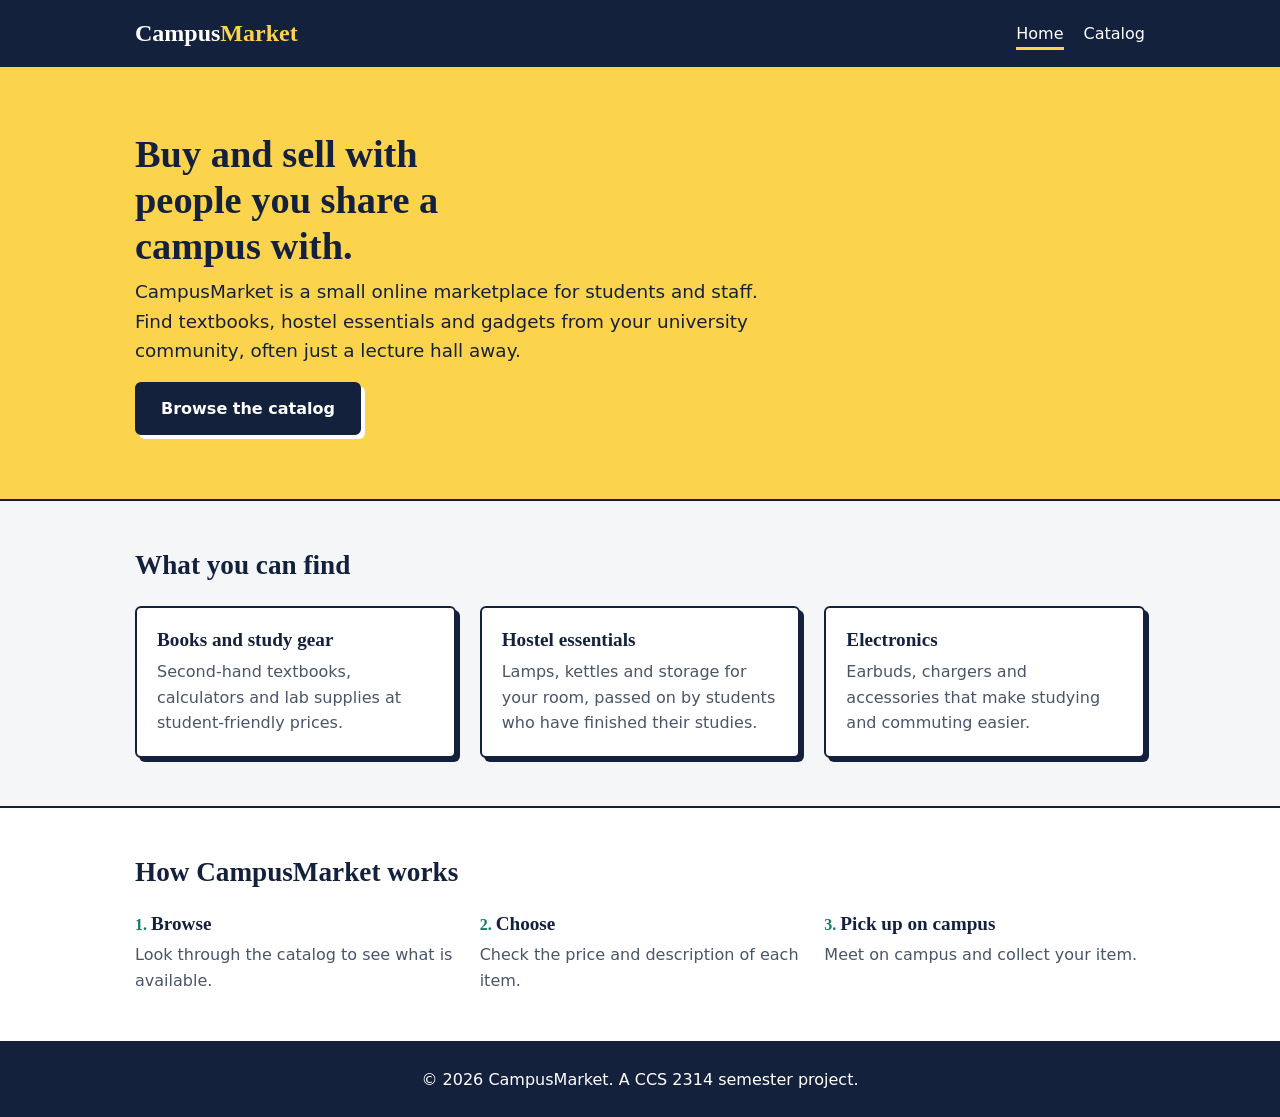
==== index.html @ a090abf5 "Part 1: static catalog pages" ====
<!DOCTYPE html>
<html lang="en">
<head>
  <meta charset="UTF-8">
  <meta name="viewport" content="width=device-width, initial-scale=1">
  <title>CampusMarket | Buy and sell around campus</title>
  <meta name="description" content="CampusMarket is a small online marketplace for the university community.">
  <!-- Empty favicon so the browser doesn't request a missing icon file -->
  <link rel="icon" href="data:,">
  <link rel="stylesheet" href="styles.css">
</head>
<body>

  <a class="skip-link" href="#main">Skip to main content</a>

  <header class="site-header">
    <div class="container header-inner">
      <a class="logo" href="index.html">Campus<span>Market</span></a>
      <nav aria-label="Main navigation">
        <ul class="nav-list">
          <li><a href="index.html" aria-current="page">Home</a></li>
          <li><a href="catalog.html">Catalog</a></li>
        </ul>
      </nav>
    </div>
  </header>

  <main id="main">

    <!-- Hero -->
    <section class="hero">
      <div class="container">
        <h1>Buy and sell with people you share a campus with.</h1>
        <p class="lead">
          CampusMarket is a small online marketplace for students and staff.
          Find textbooks, hostel essentials and gadgets from your university
          community, often just a lecture hall away.
        </p>
        <a class="btn" href="catalog.html">Browse the catalog</a>
      </div>
    </section>

    <!-- What you can find -->
    <section class="section" aria-labelledby="categories-heading">
      <div class="container">
        <h2 id="categories-heading">What you can find</h2>
        <div class="grid grid-3">
          <article class="info-card">
            <h3>Books and study gear</h3>
            <p>Second-hand textbooks, calculators and lab supplies at student-friendly prices.</p>
          </article>
          <article class="info-card">
            <h3>Hostel essentials</h3>
            <p>Lamps, kettles and storage for your room, passed on by students who have finished their studies.</p>
          </article>
          <article class="info-card">
            <h3>Electronics</h3>
            <p>Earbuds, chargers and accessories that make studying and commuting easier.</p>
          </article>
        </div>
      </div>
    </section>

    <!-- How it works -->
    <section class="section section-alt" aria-labelledby="how-heading">
      <div class="container">
        <h2 id="how-heading">How CampusMarket works</h2>
        <ol class="steps">
          <li>
            <h3>Browse</h3>
            <p>Look through the catalog to see what is available.</p>
          </li>
          <li>
            <h3>Choose</h3>
            <p>Check the price and description of each item.</p>
          </li>
          <li>
            <h3>Pick up on campus</h3>
            <p>Meet on campus and collect your item.</p>
          </li>
        </ol>
      </div>
    </section>

  </main>

  <footer class="site-footer">
    <div class="container">
      <p>&copy; 2026 CampusMarket. A CCS 2314 semester project.</p>
    </div>
  </footer>

</body>
</html>
---- styles.css ----
/* ==========================================================
   CampusMarket | styles.css
   Shared by every page, so the whole site looks consistent.
   ========================================================== */

/* ---------- 1. Design tokens (change a value here, it changes everywhere) ---------- */
:root {
  --ink: #14213d;         /* dark navy: header, headings, borders */
  --paper: #f4f6f8;       /* page background */
  --card: #ffffff;        /* card background */
  --highlight: #fcd34d;   /* yellow: buttons, price tags, logo accent */
  --accent: #0e7c66;      /* teal: category labels, focus ring */
  --muted: #4a5568;       /* secondary text */

  --font-heading: Georgia, "Times New Roman", serif;
  --font-body: system-ui, -apple-system, "Segoe UI", Roboto, Arial, sans-serif;

  --radius: 6px;
  --shadow: 4px 4px 0 var(--ink);   /* hard offset shadow, our "pinned card" look */
}

/* ---------- 2. Reset and base ---------- */
*,
*::before,
*::after {
  box-sizing: border-box;
}

body {
  margin: 0;
  font-family: var(--font-body);
  font-size: 1rem;
  line-height: 1.6;
  color: var(--ink);
  background: var(--paper);
}

h1, h2, h3 {
  font-family: var(--font-heading);
  line-height: 1.2;
  margin: 0 0 0.5rem;
}

h1 { font-size: 2.4rem; }
h2 { font-size: 1.7rem; }
h3 { font-size: 1.2rem; }

p { margin: 0 0 1rem; }

a { color: var(--accent); }

a:focus-visible,
.btn:focus-visible {
  outline: 3px solid var(--accent);
  outline-offset: 3px;
}

/* ---------- 3. Layout helpers ---------- */
.container {
  width: 100%;
  max-width: 1050px;
  margin: 0 auto;
  padding: 0 1.25rem;
}

.section {
  padding: 3rem 0;
}

.section-alt {
  background: var(--card);
  border-top: 2px solid var(--ink);
  border-bottom: 2px solid var(--ink);
}

.grid {
  display: grid;
  gap: 1.5rem;
}

.grid-3 {
  grid-template-columns: repeat(auto-fit, minmax(240px, 1fr));
}

.grid-products {
  grid-template-columns: repeat(auto-fill, minmax(260px, 1fr));
}

/* Hides text visually but keeps it for screen readers */
.visually-hidden {
  position: absolute;
  width: 1px;
  height: 1px;
  overflow: hidden;
  clip: rect(0 0 0 0);
  white-space: nowrap;
}

/* "Skip to content" link, appears only when tabbed to */
.skip-link {
  position: absolute;
  left: 1rem;
  top: -4rem;
  background: var(--highlight);
  color: var(--ink);
  padding: 0.5rem 1rem;
  font-weight: 700;
  z-index: 10;
}

.skip-link:focus {
  top: 1rem;
}

/* ---------- 4. Header and navigation ---------- */
.site-header {
  background: var(--ink);
  color: #fff;
}

.header-inner {
  display: flex;
  flex-wrap: wrap;
  align-items: center;
  justify-content: space-between;
  gap: 0.5rem 1.5rem;
  padding-top: 0.9rem;
  padding-bottom: 0.9rem;
}

.logo {
  font-family: var(--font-heading);
  font-size: 1.5rem;
  font-weight: 700;
  color: #fff;
  text-decoration: none;
}

.logo span {
  color: var(--highlight);
}

.nav-list {
  display: flex;
  gap: 1.25rem;
  list-style: none;
  margin: 0;
  padding: 0;
}

.nav-list a {
  color: #fff;
  text-decoration: none;
  padding: 0.25rem 0;
  border-bottom: 3px solid transparent;
}

.nav-list a:hover,
.nav-list a[aria-current="page"] {
  border-bottom-color: var(--highlight);
}

.site-header a:focus-visible {
  outline-color: var(--highlight);
}

/* ---------- 5. Buttons ---------- */
.btn {
  display: inline-block;
  padding: 0.75rem 1.5rem;
  background: var(--highlight);
  color: var(--ink);
  font-weight: 700;
  text-decoration: none;
  border: 2px solid var(--ink);
  border-radius: var(--radius);
  box-shadow: var(--shadow);
}

.btn:hover {
  background: #fde68a;
}

/* ---------- 6. Home page ---------- */
.hero {
  padding: 4rem 0;
  border-bottom: 2px solid var(--ink);
  background: var(--highlight);
}

.hero h1 {
  max-width: 18ch;
}

.hero .lead {
  max-width: 55ch;
  font-size: 1.15rem;
}

.hero .btn {
  background: var(--ink);
  color: #fff;
  box-shadow: 4px 4px 0 #fff;
}

.hero .btn:hover {
  background: #22335a;
}

.hero .btn:focus-visible {
  outline-color: var(--ink);
}

.info-card {
  background: var(--card);
  border: 2px solid var(--ink);
  border-radius: var(--radius);
  padding: 1.25rem;
  box-shadow: var(--shadow);
}

.info-card p {
  margin-bottom: 0;
  color: var(--muted);
}

.section h2 {
  margin-bottom: 1.5rem;
}

/* Numbered steps ("How it works") */
.steps {
  display: grid;
  grid-template-columns: repeat(auto-fit, minmax(220px, 1fr));
  gap: 1.5rem;
  list-style: decimal inside;
  margin: 0;
  padding: 0;
  font-family: var(--font-heading);
  font-weight: 700;
}

.steps li::marker {
  color: var(--accent);
}

.steps h3 {
  display: inline;
}

.steps p {
  margin: 0.25rem 0 0;
  font-family: var(--font-body);
  font-weight: 400;
  color: var(--muted);
}

/* ---------- 7. Catalog page ---------- */
.page-title {
  padding: 2.5rem 0 0.5rem;
}

.page-title .lead {
  color: var(--muted);
  margin-bottom: 0;
}

.product {
  display: flex;
  flex-direction: column;
  background: var(--card);
  border: 2px solid var(--ink);
  border-radius: var(--radius);
  box-shadow: var(--shadow);
  overflow: hidden;
}

.thumb {
  display: flex;
  align-items: center;
  justify-content: center;
  height: 110px;
  font-size: 3rem;
  background: #e2ece9;
  border-bottom: 2px solid var(--ink);
}

.product-body {
  display: flex;
  flex-direction: column;
  flex: 1;
  padding: 1rem 1.25rem 1.25rem;
}

.category {
  margin-bottom: 0.25rem;
  font-size: 0.85rem;
  font-weight: 700;
  color: var(--accent);
}

.description {
  flex: 1;              /* pushes the price to the bottom of every card */
  color: var(--muted);
}

.price {
  align-self: flex-start;
  margin: 0;
  padding: 0.2rem 0.75rem;
  font-weight: 700;
  background: var(--highlight);
  border: 2px solid var(--ink);
  border-radius: var(--radius);
}

/* ---------- 8. Footer ---------- */
.site-footer {
  padding: 1.5rem 0;
  background: var(--ink);
  color: #fff;
  text-align: center;
}

.site-footer p {
  margin: 0;
}

/* ---------- 9. Small screens ---------- */
@media (max-width: 600px) {
  h1 { font-size: 1.9rem; }
  h2 { font-size: 1.45rem; }
  .hero { padding: 2.5rem 0; }
}
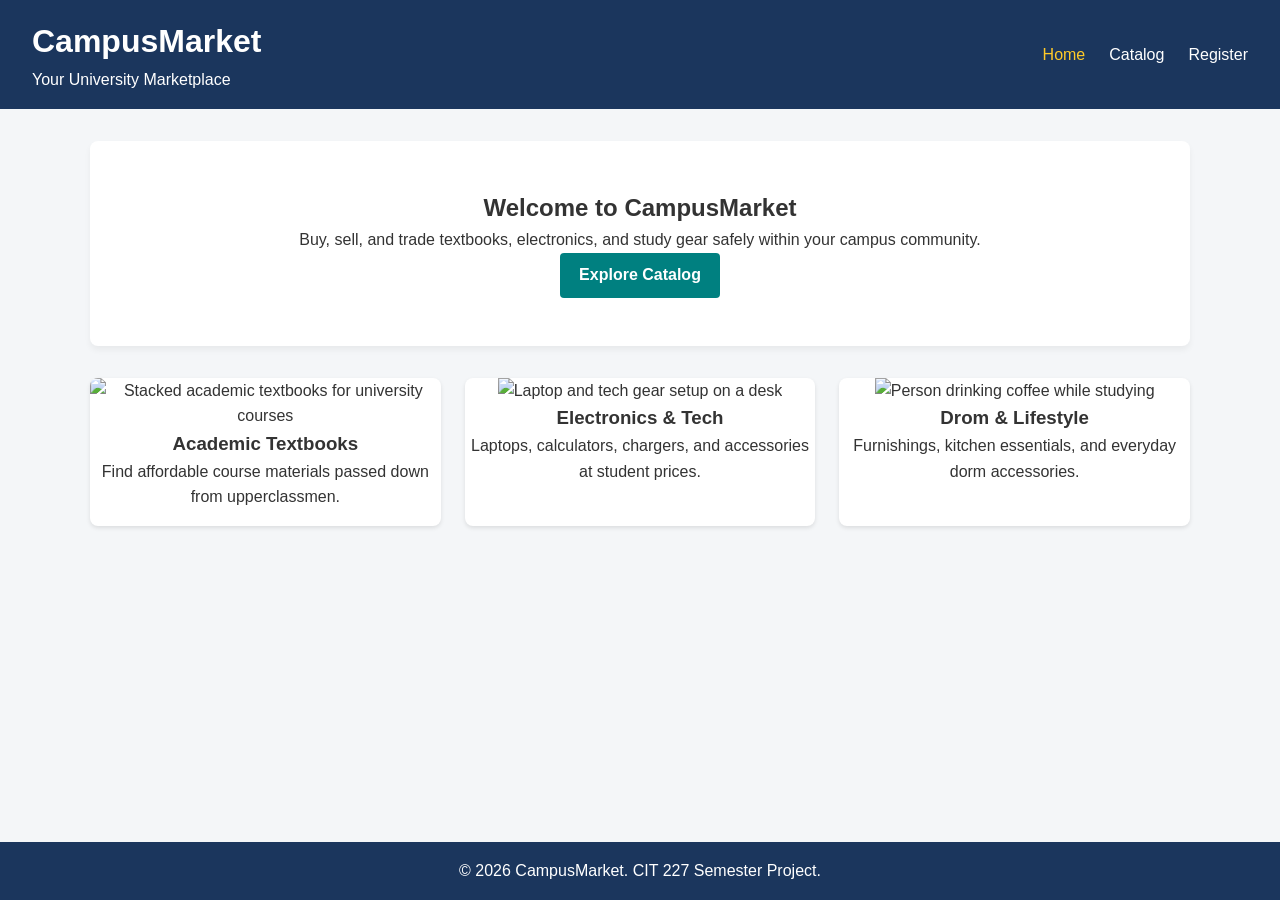
==== commit ac65eeb2: "Assignment 4: Weeks 1-4 integration" ====
--- a/index.html
+++ b/index.html
@@ -2,93 +2,54 @@
 <html lang="en">
 <head>
   <meta charset="UTF-8">
-  <meta name="viewport" content="width=device-width, initial-scale=1">
-  <title>CampusMarket | Buy and sell around campus</title>
-  <meta name="description" content="CampusMarket is a small online marketplace for the university community.">
-  <!-- Empty favicon so the browser doesn't request a missing icon file -->
-  <link rel="icon" href="data:,">
+  <meta name="viewport" content="width=device-width, initial-scale=1.0">
+  <title>CampusMarket | Home</title>
   <link rel="stylesheet" href="styles.css">
+  <script src="app.js" defer></script>
 </head>
 <body>
-
-  <a class="skip-link" href="#main">Skip to main content</a>
-
-  <header class="site-header">
-    <div class="container header-inner">
-      <a class="logo" href="index.html">Campus<span>Market</span></a>
-      <nav aria-label="Main navigation">
-        <ul class="nav-list">
-          <li><a href="index.html" aria-current="page">Home</a></li>
-          <li><a href="catalog.html">Catalog</a></li>
-        </ul>
-      </nav>
+  <header>
+    <div class="logo-container">
+      <h1>CampusMarket</h1>
+      <p class="tagline">Your University Marketplace</p>
     </div>
+    <nav>
+      <ul>
+        <li><a href="index.html" class="active">Home</a></li>
+        <li><a href="catalog.html">Catalog</a></li>
+        <li><a href="register.html">Register</a></li>
+      </ul>
+    </nav>
   </header>
 
-  <main id="main">
-
-    <!-- Hero -->
+  <main>
     <section class="hero">
-      <div class="container">
-        <h1>Buy and sell with people you share a campus with.</h1>
-        <p class="lead">
-          CampusMarket is a small online marketplace for students and staff.
-          Find textbooks, hostel essentials and gadgets from your university
-          community, often just a lecture hall away.
-        </p>
-        <a class="btn" href="catalog.html">Browse the catalog</a>
-      </div>
+      <h2>Welcome to CampusMarket</h2>
+      <p>Buy, sell, and trade textbooks, electronics, and study gear safely within your campus community.</p>
+      <a href="catalog.html" class="btn">Explore Catalog</a>
     </section>
 
-    <!-- What you can find -->
-    <section class="section" aria-labelledby="categories-heading">
-      <div class="container">
-        <h2 id="categories-heading">What you can find</h2>
-        <div class="grid grid-3">
-          <article class="info-card">
-            <h3>Books and study gear</h3>
-            <p>Second-hand textbooks, calculators and lab supplies at student-friendly prices.</p>
-          </article>
-          <article class="info-card">
-            <h3>Hostel essentials</h3>
-            <p>Lamps, kettles and storage for your room, passed on by students who have finished their studies.</p>
-          </article>
-          <article class="info-card">
-            <h3>Electronics</h3>
-            <p>Earbuds, chargers and accessories that make studying and commuting easier.</p>
-          </article>
-        </div>
-      </div>
+    <section class="features">
+      <article class="feature-card">
+        <img src="https://picsum.photos/id/24/300/200" alt="Stacked academic textbooks for university courses">
+        <h3>Academic Textbooks</h3>
+        <p>Find affordable course materials passed down from upperclassmen.</p>
+      </article>
+      <article class="feature-card">
+        <img src="https://picsum.photos/id/0/300/200" alt="Laptop and tech gear setup on a desk">
+        <h3>Electronics & Tech</h3>
+        <p>Laptops, calculators, chargers, and accessories at student prices.</p>
+      </article>
+      <article class="feature-card">
+        <img src="https://picsum.photos/id/1060/300/200" alt="Person drinking coffee while studying">
+        <h3>Drom & Lifestyle</h3>
+        <p>Furnishings, kitchen essentials, and everyday dorm accessories.</p>
+      </article>
     </section>
-
-    <!-- How it works -->
-    <section class="section section-alt" aria-labelledby="how-heading">
-      <div class="container">
-        <h2 id="how-heading">How CampusMarket works</h2>
-        <ol class="steps">
-          <li>
-            <h3>Browse</h3>
-            <p>Look through the catalog to see what is available.</p>
-          </li>
-          <li>
-            <h3>Choose</h3>
-            <p>Check the price and description of each item.</p>
-          </li>
-          <li>
-            <h3>Pick up on campus</h3>
-            <p>Meet on campus and collect your item.</p>
-          </li>
-        </ol>
-      </div>
-    </section>
-
   </main>
 
-  <footer class="site-footer">
-    <div class="container">
-      <p>&copy; 2026 CampusMarket. A CCS 2314 semester project.</p>
-    </div>
+  <footer>
+    <p>&copy; 2026 CampusMarket. CIT 227 Semester Project.</p>
   </footer>
-
 </body>
-</html>
+</html>
--- a/styles.css
+++ b/styles.css
@@ -1,334 +1,327 @@
-/* ==========================================================
-   CampusMarket | styles.css
-   Shared by every page, so the whole site looks consistent.
-   ========================================================== */
-
-/* ---------- 1. Design tokens (change a value here, it changes everywhere) ---------- */
 :root {
-  --ink: #14213d;         /* dark navy: header, headings, borders */
-  --paper: #f4f6f8;       /* page background */
-  --card: #ffffff;        /* card background */
-  --highlight: #fcd34d;   /* yellow: buttons, price tags, logo accent */
-  --accent: #0e7c66;      /* teal: category labels, focus ring */
-  --muted: #4a5568;       /* secondary text */
-
-  --font-heading: Georgia, "Times New Roman", serif;
-  --font-body: system-ui, -apple-system, "Segoe UI", Roboto, Arial, sans-serif;
-
-  --radius: 6px;
-  --shadow: 4px 4px 0 var(--ink);   /* hard offset shadow, our "pinned card" look */
-}
-
-/* ---------- 2. Reset and base ---------- */
-*,
-*::before,
-*::after {
+  --primary: #1b365d;
+  --secondary: #008080;
+  --accent: #2e7d32;
+  --danger: #c62828;
+  --background: #f4f6f8;
+  --surface: #ffffff;
+  --text: #333333;
+}
+
+* {
   box-sizing: border-box;
-}
-
-body {
-  margin: 0;
-  font-family: var(--font-body);
-  font-size: 1rem;
-  line-height: 1.6;
-  color: var(--ink);
-  background: var(--paper);
-}
-
-h1, h2, h3 {
-  font-family: var(--font-heading);
-  line-height: 1.2;
-  margin: 0 0 0.5rem;
-}
-
-h1 { font-size: 2.4rem; }
-h2 { font-size: 1.7rem; }
-h3 { font-size: 1.2rem; }
-
-p { margin: 0 0 1rem; }
-
-a { color: var(--accent); }
-
-a:focus-visible,
-.btn:focus-visible {
-  outline: 3px solid var(--accent);
-  outline-offset: 3px;
-}
-
-/* ---------- 3. Layout helpers ---------- */
-.container {
-  width: 100%;
-  max-width: 1050px;
-  margin: 0 auto;
-  padding: 0 1.25rem;
-}
-
-.section {
-  padding: 3rem 0;
-}
-
-.section-alt {
-  background: var(--card);
-  border-top: 2px solid var(--ink);
-  border-bottom: 2px solid var(--ink);
-}
-
-.grid {
-  display: grid;
-  gap: 1.5rem;
-}
-
-.grid-3 {
-  grid-template-columns: repeat(auto-fit, minmax(240px, 1fr));
-}
-
-.grid-products {
-  grid-template-columns: repeat(auto-fill, minmax(260px, 1fr));
-}
-
-/* Hides text visually but keeps it for screen readers */
-.visually-hidden {
-  position: absolute;
-  width: 1px;
-  height: 1px;
-  overflow: hidden;
-  clip: rect(0 0 0 0);
-  white-space: nowrap;
-}
-
-/* "Skip to content" link, appears only when tabbed to */
-.skip-link {
-  position: absolute;
-  left: 1rem;
-  top: -4rem;
-  background: var(--highlight);
-  color: var(--ink);
-  padding: 0.5rem 1rem;
-  font-weight: 700;
-  z-index: 10;
-}
-
-.skip-link:focus {
-  top: 1rem;
-}
-
-/* ---------- 4. Header and navigation ---------- */
-.site-header {
-  background: var(--ink);
-  color: #fff;
-}
-
-.header-inner {
-  display: flex;
-  flex-wrap: wrap;
-  align-items: center;
-  justify-content: space-between;
-  gap: 0.5rem 1.5rem;
-  padding-top: 0.9rem;
-  padding-bottom: 0.9rem;
-}
-
-.logo {
-  font-family: var(--font-heading);
-  font-size: 1.5rem;
-  font-weight: 700;
-  color: #fff;
-  text-decoration: none;
-}
-
-.logo span {
-  color: var(--highlight);
-}
-
-.nav-list {
-  display: flex;
-  gap: 1.25rem;
-  list-style: none;
   margin: 0;
   padding: 0;
 }
 
-.nav-list a {
-  color: #fff;
+body {
+  font-family: 'Segoe UI', Tahoma, Geneva, Verdana, sans-serif;
+  background-color: var(--background);
+  color: var(--text);
+  line-height: 1.6;
+  display: flex;
+  flex-direction: column;
+  min-height: 100vh;
+}
+
+header {
+  background-color: var(--primary);
+  color: white;
+  padding: 1rem 2rem;
+  display: flex;
+  justify-content: space-between;
+  align-items: center;
+  flex-wrap: wrap;
+}
+
+nav ul {
+  display: flex;
+  list-style: none;
+  gap: 1.5rem;
+}
+
+nav a {
+  color: white;
   text-decoration: none;
-  padding: 0.25rem 0;
-  border-bottom: 3px solid transparent;
-}
-
-.nav-list a:hover,
-.nav-list a[aria-current="page"] {
-  border-bottom-color: var(--highlight);
-}
-
-.site-header a:focus-visible {
-  outline-color: var(--highlight);
-}
-
-/* ---------- 5. Buttons ---------- */
+  font-weight: 500;
+  transition: color 0.3s ease;
+}
+
+nav a:hover, nav a.active {
+  color: #ffca28;
+}
+
+main {
+  flex: 1;
+  max-width: 1100px;
+  width: 90%;
+  margin: 2rem auto;
+}
+
+/* Hero Section */
+.hero {
+  background-color: var(--surface);
+  padding: 3rem;
+  border-radius: 8px;
+  text-align: center;
+  box-shadow: 0 4px 6px rgba(0,0,0,0.05);
+  margin-bottom: 2rem;
+}
+
 .btn {
   display: inline-block;
-  padding: 0.75rem 1.5rem;
-  background: var(--highlight);
-  color: var(--ink);
-  font-weight: 700;
+  background-color: var(--secondary);
+  color: white;
+  padding: 0.6rem 1.2rem;
+  border: none;
+  border-radius: 4px;
+  cursor: pointer;
   text-decoration: none;
-  border: 2px solid var(--ink);
-  border-radius: var(--radius);
-  box-shadow: var(--shadow);
+  font-weight: bold;
+  transition: background-color 0.3s ease, transform 0.2s ease;
 }
 
 .btn:hover {
-  background: #fde68a;
-}
-
-/* ---------- 6. Home page ---------- */
-.hero {
-  padding: 4rem 0;
-  border-bottom: 2px solid var(--ink);
-  background: var(--highlight);
-}
-
-.hero h1 {
-  max-width: 18ch;
-}
-
-.hero .lead {
-  max-width: 55ch;
-  font-size: 1.15rem;
-}
-
-.hero .btn {
-  background: var(--ink);
-  color: #fff;
-  box-shadow: 4px 4px 0 #fff;
-}
-
-.hero .btn:hover {
-  background: #22335a;
-}
-
-.hero .btn:focus-visible {
-  outline-color: var(--ink);
-}
-
-.info-card {
-  background: var(--card);
-  border: 2px solid var(--ink);
-  border-radius: var(--radius);
-  padding: 1.25rem;
-  box-shadow: var(--shadow);
-}
-
-.info-card p {
-  margin-bottom: 0;
-  color: var(--muted);
-}
-
-.section h2 {
-  margin-bottom: 1.5rem;
-}
-
-/* Numbered steps ("How it works") */
-.steps {
+  background-color: #005656;
+  transform: translateY(-2px);
+}
+
+/* Feature Cards */
+.features {
   display: grid;
-  grid-template-columns: repeat(auto-fit, minmax(220px, 1fr));
+  grid-template-columns: repeat(auto-fit, minmax(250px, 1fr));
   gap: 1.5rem;
-  list-style: decimal inside;
-  margin: 0;
-  padding: 0;
-  font-family: var(--font-heading);
-  font-weight: 700;
-}
-
-.steps li::marker {
-  color: var(--accent);
-}
-
-.steps h3 {
-  display: inline;
-}
-
-.steps p {
-  margin: 0.25rem 0 0;
-  font-family: var(--font-body);
-  font-weight: 400;
-  color: var(--muted);
-}
-
-/* ---------- 7. Catalog page ---------- */
-.page-title {
-  padding: 2.5rem 0 0.5rem;
-}
-
-.page-title .lead {
-  color: var(--muted);
-  margin-bottom: 0;
-}
-
-.product {
-  display: flex;
-  flex-direction: column;
-  background: var(--card);
-  border: 2px solid var(--ink);
-  border-radius: var(--radius);
-  box-shadow: var(--shadow);
+}
+
+.feature-card {
+  background: var(--surface);
+  border-radius: 8px;
   overflow: hidden;
-}
-
-.thumb {
+  box-shadow: 0 2px 4px rgba(0,0,0,0.1);
+  text-align: center;
+  padding-bottom: 1rem;
+}
+
+.feature-card img {
+  width: 100%;
+  height: 180px;
+  object-fit: cover;
+}
+
+/* Catalog Controls */
+.filter-bar {
+  display: flex;
+  gap: 1rem;
+  margin: 1.5rem 0;
+  flex-wrap: wrap;
+}
+
+.filter-bar input, .filter-bar select {
+  padding: 0.6rem;
+  font-size: 1rem;
+  border: 1rem solid #ccc;
+  border: 1px solid #ccc;
+  border-radius: 4px;
+  flex: 1;
+  min-width: 200px;
+}
+
+/* Integrated Gallery */
+.gallery-section {
+  background: var(--surface);
+  padding: 1.5rem;
+  border-radius: 8px;
+  margin-bottom: 2rem;
+  text-align: center;
+  box-shadow: 0 2px 4px rgba(0,0,0,0.05);
+}
+
+.gallery-container {
   display: flex;
   align-items: center;
   justify-content: center;
-  height: 110px;
-  font-size: 3rem;
-  background: #e2ece9;
-  border-bottom: 2px solid var(--ink);
-}
-
-.product-body {
+  gap: 1rem;
+  margin-top: 1rem;
+}
+
+.gallery-slide {
+  max-width: 600px;
+  width: 100%;
+}
+
+.gallery-slide img {
+  width: 100%;
+  height: 320px;
+  object-fit: cover;
+  border-radius: 6px;
+}
+
+.gallery-btn {
+  background-color: var(--primary);
+  color: white;
+  border: none;
+  padding: 0.8rem 1.2rem;
+  font-size: 1.2rem;
+  border-radius: 4px;
+  cursor: pointer;
+  transition: background-color 0.2s ease;
+}
+
+.gallery-btn:hover {
+  background-color: var(--secondary);
+}
+
+/* Products Grid */
+.products-grid {
+  display: grid;
+  grid-template-columns: repeat(auto-fill, minmax(240px, 1fr));
+  gap: 1.5rem;
+}
+
+.product-card {
+  background: var(--surface);
+  border-radius: 8px;
+  padding: 1rem;
+  box-shadow: 0 2px 5px rgba(0,0,0,0.08);
   display: flex;
   flex-direction: column;
-  flex: 1;
-  padding: 1rem 1.25rem 1.25rem;
-}
-
-.category {
-  margin-bottom: 0.25rem;
+  justify-content: space-between;
+}
+
+.product-card img {
+  width: 100%;
+  height: 160px;
+  object-fit: cover;
+  border-radius: 4px;
+}
+
+.product-card h4 {
+  margin: 0.5rem 0;
+}
+
+.price {
+  font-weight: bold;
+  color: var(--primary);
+}
+
+.qty-input {
+  width: 70px;
+  padding: 0.4rem;
+  margin-top: 0.5rem;
+}
+
+/* Cart Summary */
+.cart-summary {
+  margin-top: 2rem;
+  background: var(--surface);
+  padding: 1.5rem;
+  border-radius: 8px;
+  box-shadow: 0 2px 4px rgba(0,0,0,0.05);
+}
+
+.subtotal-box {
+  font-size: 1.2rem;
+  font-weight: bold;
+  margin-top: 0.5rem;
+  color: var(--accent);
+}
+
+/* Forms & Feedback */
+.form-container {
+  background: var(--surface);
+  padding: 2rem;
+  border-radius: 8px;
+  max-width: 500px;
+  margin: 0 auto;
+  box-shadow: 0 4px 10px rgba(0,0,0,0.1);
+}
+
+.form-group {
+  margin-bottom: 1.2rem;
+  display: flex;
+  flex-direction: column;
+}
+
+.form-group label {
+  font-weight: 600;
+  margin-bottom: 0.3rem;
+}
+
+.form-group input {
+  padding: 0.6rem;
+  border: 1px solid #ccc;
+  border-radius: 4px;
+  transition: border-color 0.3s ease, box-shadow 0.3s ease;
+}
+
+.form-group input.invalid {
+  border-color: var(--danger);
+  box-shadow: 0 0 4px rgba(198, 40, 40, 0.4);
+}
+
+/* Part 1 Check 4: CSS Transitions for Error Message visibility */
+.error-msg {
+  color: var(--danger);
   font-size: 0.85rem;
-  font-weight: 700;
-  color: var(--accent);
-}
-
-.description {
-  flex: 1;              /* pushes the price to the bottom of every card */
-  color: var(--muted);
-}
-
-.price {
-  align-self: flex-start;
-  margin: 0;
-  padding: 0.2rem 0.75rem;
-  font-weight: 700;
-  background: var(--highlight);
-  border: 2px solid var(--ink);
-  border-radius: var(--radius);
-}
-
-/* ---------- 8. Footer ---------- */
-.site-footer {
-  padding: 1.5rem 0;
-  background: var(--ink);
-  color: #fff;
-  text-align: center;
-}
-
-.site-footer p {
-  margin: 0;
-}
-
-/* ---------- 9. Small screens ---------- */
+  margin-top: 0.3rem;
+  opacity: 0;
+  max-height: 0;
+  overflow: hidden;
+  transition: opacity 0.4s ease, max-height 0.4s ease;
+}
+
+.error-msg.visible {
+  opacity: 1;
+  max-height: 40px;
+}
+
+/* Part 1 Check 3: Dynamic Animated Success Confirmation */
+.success-banner {
+  background-color: #e8f5e9;
+  border: 2px solid var(--accent);
+  color: #1b5e20;
+  padding: 1.5rem;
+  border-radius: 8px;
+  text-align: center;
+  margin-bottom: 1.5rem;
+  animation: popIn 0.6s cubic-bezier(0.175, 0.885, 0.32, 1.275) forwards;
+}
+
+.checkmark-icon {
+  font-size: 2.5rem;
+}
+
+@keyframes popIn {
+  0% {
+    opacity: 0;
+    transform: scale(0.5);
+  }
+  100% {
+    opacity: 1;
+    transform: scale(1);
+  }
+}
+
+.hidden {
+  display: none !important;
+}
+
+footer {
+  background-color: var(--primary);
+  color: white;
+  text-align: center;
+  padding: 1rem;
+  margin-top: auto;
+}
+
+/* Media Queries */
 @media (max-width: 600px) {
-  h1 { font-size: 1.9rem; }
-  h2 { font-size: 1.45rem; }
-  .hero { padding: 2.5rem 0; }
-}
+  header {
+    flex-direction: column;
+    text-align: center;
+    gap: 1rem;
+  }
+  .filter-bar {
+    flex-direction: column;
+  }
+}
